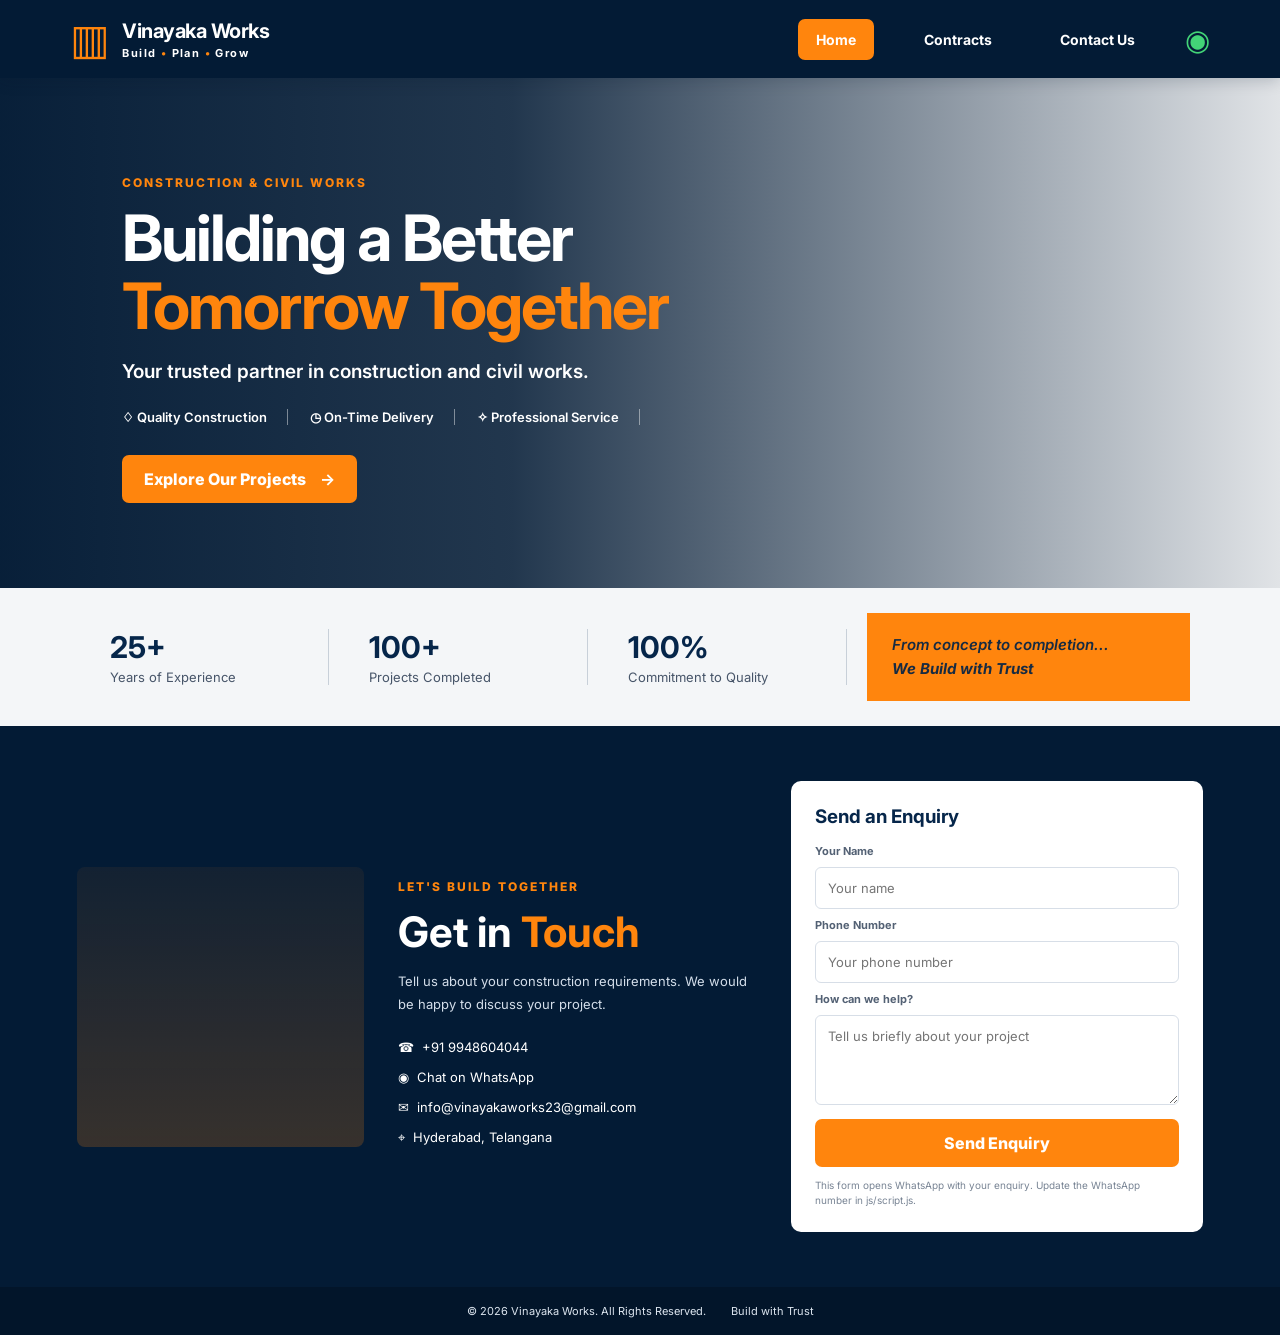
==== index.html @ 3d07248b "Add files via upload" ====
<!DOCTYPE html>
<html lang="en">
<head>
  <meta charset="UTF-8">
  <meta name="viewport" content="width=device-width, initial-scale=1.0">
  <meta name="description" content="Trusted construction and civil works services. Explore our projects and contact us for your next build.">
  <title>Vinayaka Works | Build • Plan • Grow</title>
  <link rel="preconnect" href="https://fonts.googleapis.com">
  <link rel="preconnect" href="https://fonts.gstatic.com" crossorigin>
  <link href="https://fonts.googleapis.com/css2?family=Inter:wght@400;500;600;700;800&display=swap" rel="stylesheet">
  <link rel="stylesheet" href="css/style.css">
</head>
<body>
  <header class="site-header">
    <a class="brand" href="#home" aria-label="Vinayaka Works home">
      <span class="brand-mark">▥</span>
      <span><strong>Vinayaka Works</strong><small>Build <i>•</i> Plan <i>•</i> Grow</small></span>
    </a>
    <button class="menu-toggle" id="menuToggle" aria-label="Open navigation" aria-expanded="false">☰</button>
    <nav class="nav" id="nav">
      <a class="nav-link active" href="#home">Home</a>
      <a class="nav-link" href="contracts.html">Contracts</a>
      <a class="nav-link" href="#contact">Contact Us</a>
      <a class="nav-whatsapp" href="https://wa.me/919948604044" target="_blank" rel="noopener" aria-label="Chat on WhatsApp">◉</a>
    </nav>
  </header>

  <main>
    <section class="hero" id="home">
      <div class="hero-content">
        <p class="eyebrow">CONSTRUCTION &amp; CIVIL WORKS</p>
        <h1>Building a Better<br><span>Tomorrow Together</span></h1>
        <p class="hero-subtitle">Your trusted partner in construction and civil works.</p>
        <div class="hero-points">
          <span>♢ Quality Construction</span><span>◷ On-Time Delivery</span><span>✧ Professional Service</span>
        </div>
        <a class="button button-orange" href="contracts.html">Explore Our Projects <b>→</b></a>
      </div>
    </section>

    <section class="stats" aria-label="Company highlights">
      <div class="stat"><strong>25+</strong><span>Years of Experience</span></div>
      <div class="stat"><strong>100+</strong><span>Projects Completed</span></div>
      <div class="stat"><strong>100%</strong><span>Commitment to Quality</span></div>
      <div class="trust-note">From concept to completion...<br><b>We Build with Trust</b></div>
    </section>


    <section class="contact-section" id="contact">
      <div class="contact-image" role="img" aria-label="Construction site"></div>
      <div class="contact-copy">
        <p class="eyebrow">LET'S BUILD TOGETHER</p>
        <h2>Get in <span>Touch</span></h2>
        <p>Tell us about your construction requirements. We would be happy to discuss your project.</p>
        <div class="contact-details">
          <a href="tel:+919948604044">☎ &nbsp;+91 9948604044</a>
          <a href="https://wa.me/919948604044" target="_blank" rel="noopener">◉ &nbsp;Chat on WhatsApp</a>
          <a href="mailto:info@vinayakaworks23@gmail.com">✉ &nbsp;info@vinayakaworks23@gmail.com</a>
          <span>⌖ &nbsp;Hyderabad, Telangana</span>
        </div>
      </div>
      <form class="contact-form" id="contactForm">
        <h3>Send an Enquiry</h3>
        <label for="name">Your Name</label>
        <input id="name" name="name" type="text" placeholder="Your name" required>
        <label for="phone">Phone Number</label>
        <input id="phone" name="phone" type="tel" placeholder="Your phone number" required>
        <label for="message">How can we help?</label>
        <textarea id="message" name="message" rows="4" placeholder="Tell us briefly about your project" required></textarea>
        <button class="button button-orange" type="submit">Send Enquiry</button>
        <p class="form-help">This form opens WhatsApp with your enquiry. Update the WhatsApp number in js/script.js.</p>
      </form>
    </section>
  </main>

  <footer class="footer">
    <p>© <span id="year"></span> Vinayaka Works. All Rights Reserved.</p>
    <span>Build with Trust</span>
  </footer>
  <script src="js/script.js"></script>
</body>
</html>
---- css/style.css ----
* { box-sizing: border-box; }
:root {
  --navy: #06264a;
  --navy-dark: #031b35;
  --orange: #ff850d;
  --ink: #142b45;
  --muted: #667386;
  --white: #fff;
}
html { scroll-behavior: smooth; scroll-padding-top: 86px; }
body { margin: 0; font-family: "Inter", Arial, sans-serif; color: var(--ink); }
a { color: inherit; text-decoration: none; }
.site-header { height: 78px; padding: 0 5.5%; background: var(--navy-dark); color: white; display: flex; align-items: center; justify-content: space-between; position: sticky; top: 0; z-index: 10; box-shadow: 0 3px 14px #00152b30; }
.brand { display: flex; align-items: center; gap: 12px; }
.brand-mark { color: var(--orange); font-size: 42px; line-height: 1; }
.brand strong { display: block; font-size: 20px; letter-spacing: -.5px; }
.brand small { display: block; margin-top: 3px; font-weight: 700; letter-spacing: 1.4px; font-size: 11px; }
.brand i { color: var(--orange); font-style: normal; }
.nav { display: flex; align-items: center; gap: 32px; }
.nav-link { padding: 12px 18px; border-radius: 7px; font-size: 14px; font-weight: 700; transition: .2s; }
.nav-link:hover, .nav-link.active { background: var(--orange); }
.nav-whatsapp { color: #43d477; font-size: 29px; }
.menu-toggle { display: none; border: 0; background: none; color: white; font-size: 28px; }
.hero { min-height: 510px; display: flex; align-items: center; padding: 70px 9.5%; color: white; background: linear-gradient(90deg, rgba(3,27,53,.98) 0%, rgba(3,27,53,.88) 40%, rgba(3,27,53,.12) 100%), url("https://images.unsplash.com/photo-1600607687920-4e2a09cf159d?auto=format&fit=crop&w=2000&q=90") center/cover; }
.hero-content { max-width: 660px; }
.eyebrow { color: var(--orange); font-size: 12px; font-weight: 800; letter-spacing: 2px; }
h1 { font-size: clamp(38px, 5vw, 64px); line-height: 1.06; margin: 14px 0; letter-spacing: -2px; }
h1 span, .contact-copy h2 span { color: var(--orange); }
.hero-subtitle { font-size: 19px; font-weight: 600; margin: 20px 0 26px; }
.hero-points { display: flex; flex-wrap: wrap; gap: 22px; margin-bottom: 30px; font-size: 13px; font-weight: 600; }
.hero-points span { border-right: 1px solid #ffffff70; padding-right: 20px; }
.button { border: 0; display: inline-flex; align-items: center; justify-content: center; gap: 14px; border-radius: 7px; padding: 14px 22px; font: inherit; font-weight: 800; cursor: pointer; transition: transform .2s, background .2s; }
.button:hover { transform: translateY(-2px); }
.button-orange { background: var(--orange); color: white; }
.button-orange:hover { background: #ed7300; }
.stats { display: grid; grid-template-columns: repeat(3, 1fr) 1.35fr; align-items: center; gap: 20px; padding: 25px 7%; background: #f4f6f8; }
.stat { display: flex; flex-direction: column; gap: 4px; border-right: 1px solid #c8d0d9; padding-left: 20px; }
.stat strong { font-size: 30px; color: var(--navy); }
.stat span { font-size: 13px; color: #475569; }
.trust-note { background: var(--orange); color: #172b42; padding: 20px 25px; font-size: 15px; font-style: italic; font-weight: 600; line-height: 1.6; }
.section { padding: 64px 7%; }
.section-heading { display: flex; align-items: center; gap: 24px; justify-content: center; }
.section-heading span { height: 1px; background: #9aa8b8; flex: 1; }
.section-heading h2 { font-size: clamp(23px, 3vw, 32px); margin: 0; color: var(--navy); text-align: center; }
.section-intro { text-align: center; color: var(--muted); margin: 13px 0 25px; font-size: 14px; }
.filters { display: flex; justify-content: center; gap: 9px; margin-bottom: 25px; flex-wrap: wrap; }
.filter-btn { border: 1px solid #d7dee7; background: white; color: var(--navy); border-radius: 30px; padding: 9px 17px; cursor: pointer; font: inherit; font-size: 12px; font-weight: 700; }
.filter-btn.active, .filter-btn:hover { color: white; background: var(--navy); border-color: var(--navy); }
.project-grid { display: grid; grid-template-columns: repeat(4, 1fr); gap: 18px; }
.project-card { min-width: 0; border-radius: 9px; overflow: hidden; background: var(--navy); color: white; box-shadow: 0 5px 18px #0c29451a; transition: transform .25s; }
.project-card:hover { transform: translateY(-5px); }
.project-card img { width: 100%; height: 190px; display: block; object-fit: cover; }
.project-caption { padding: 15px; }
.project-caption h3 { margin: 0 0 6px; font-size: 15px; }
.project-caption p { margin: 0; color: #d9e2ec; font-size: 12px; line-height: 1.5; }
.project-card.hidden { display: none; }
.note { text-align: center; color: #788494; font-size: 11px; margin-top: 22px; }
.contact-section { background: var(--navy-dark); color: white; display: grid; grid-template-columns: .8fr 1fr 1.15fr; gap: 34px; align-items: center; padding: 55px 6%; }
.contact-image { min-height: 280px; border-radius: 8px; background: linear-gradient(0deg,#ff850d35,#ff850d10), url("https://images.unsplash.com/photo-1504307651254-35680f356dfd?auto=format&fit=crop&w=900&q=85") center/cover; }
.contact-copy h2 { font-size: 42px; margin: 10px 0; }
.contact-copy > p:not(.eyebrow) { color: #d4deea; line-height: 1.7; font-size: 13px; }
.contact-details { display: grid; gap: 14px; margin-top: 24px; font-size: 13px; }
.contact-details a:hover { color: var(--orange); }
.contact-form { background: white; color: var(--ink); border-radius: 10px; padding: 24px; display: grid; gap: 9px; }
.contact-form h3 { margin: 0 0 7px; color: var(--navy); }
.contact-form label { font-size: 11px; font-weight: 700; color: #536174; }
.contact-form input, .contact-form textarea { width: 100%; border: 1px solid #d7dee7; border-radius: 6px; padding: 12px; font: inherit; font-size: 13px; outline: none; }
.contact-form input:focus, .contact-form textarea:focus { border-color: var(--orange); }
.contact-form textarea { resize: vertical; }
.contact-form .button { width: 100%; margin-top: 5px; }
.form-help { color: #788494; font-size: 10px; line-height: 1.5; margin: 2px 0 0; }
.footer { display: flex; justify-content: center; gap: 25px; flex-wrap: wrap; background: #02152a; color: #dce5ef; padding: 17px; font-size: 11px; }
.footer p { margin: 0; }
@media (max-width: 950px) {
  .project-grid { grid-template-columns: repeat(2, 1fr); }
  .contact-section { grid-template-columns: 1fr 1fr; }
  .contact-image { display: none; }
  .stats { grid-template-columns: repeat(3, 1fr); }
  .trust-note { grid-column: 1 / -1; text-align: center; }
}
@media (max-width: 650px) {
  .site-header { height: 68px; padding: 0 5%; }
  .brand strong { font-size: 15px; }
  .brand-mark { font-size: 32px; }
  .menu-toggle { display: block; }
  .nav { display: none; position: absolute; top: 68px; left: 0; right: 0; background: var(--navy-dark); padding: 14px 5% 20px; flex-direction: column; align-items: stretch; gap: 7px; }
  .nav.open { display: flex; }
  .nav-link { text-align: center; }
  .nav-whatsapp { text-align: center; }
  .hero { min-height: 540px; padding: 55px 7%; background-position: 60% center; }
  h1 { letter-spacing: -1px; }
  .hero-points { gap: 12px; flex-direction: column; }
  .hero-points span { border: 0; }
  .stats { grid-template-columns: 1fr 1fr; padding: 24px 7%; }
  .stat { padding: 10px; }
  .trust-note { grid-column: 1 / -1; }
  .section { padding: 48px 6%; }
  .section-heading { gap: 10px; }
  .section-heading span { display: none; }
  .project-grid { grid-template-columns: 1fr; }
  .project-card img { height: 220px; }
  .contact-section { grid-template-columns: 1fr; padding: 42px 6%; }
  .contact-copy h2 { font-size: 36px; }
  .footer { text-align: center; }
}


/* Dedicated Contracts page */
.page-hero {
  min-height: 300px;
  padding: 65px 8%;
  color: white;
  text-align: center;
  background: linear-gradient(110deg, rgba(3,27,53,.96), rgba(3,27,53,.72)),
    url("https://images.unsplash.com/photo-1504307651254-35680f356dfd?auto=format&fit=crop&w=1800&q=85") center/cover;
}
.page-hero h1 { margin: 12px 0; font-size: clamp(36px, 5vw, 58px); }
.page-hero h1 span { color: var(--orange); }
.page-hero > p:not(.eyebrow) { color: #e0e8f0; margin: 0 auto 24px; }
.page-hero .button { margin-top: 4px; }














/* OUR WORK PAGE */

.page-hero {
    min-height: 270px;
    padding: 65px 8%;
    text-align: center;
    color: white;

    background:
        linear-gradient(
            rgba(3, 27, 53, 0.88),
            rgba(3, 27, 53, 0.88)
        ),
        url("../images/banner.png") center/cover;
}

.page-hero h1 {
    font-size: 52px;
    margin: 15px 0;
}

.page-hero h1 span {
    color: #ff850d;
}

.page-hero p {
    color: #e0e8f0;
}

.projects-section {
    padding: 65px 7%;
}

.project-grid {
    display: grid;
    grid-template-columns: repeat(3, 1fr);
    gap: 25px;
}

.project-card {
    background: #06264a;
    border-radius: 10px;
    overflow: hidden;
    transition: 0.3s ease;
}

.project-card:hover {
    transform: translateY(-7px);
    box-shadow: 0 10px 25px #001b3530;
}

.project-card img {
    width: 100%;
    height: 230px;
    object-fit: cover;
    display: block;
}

.project-caption {
    padding: 18px;
    color: white;
}

.project-caption h3 {
    margin: 0 0 8px;
    font-size: 17px;
}

.project-caption p {
    margin: 0;
    color: #d5dfeb;
    font-size: 13px;
}

@media(max-width: 850px) {
    .project-grid {
        grid-template-columns: repeat(2, 1fr);
    }
}

@media(max-width: 550px) {
    .project-grid {
        grid-template-columns: 1fr;
    }

    .page-hero h1 {
        font-size: 38px;
    }

    .project-card img {
        height: 220px;
    }
}




/* ===== PROJECTS PAGE ===== */

.projects-section {
    padding: 75px 8%;
    background: #f5f7fa;
}

.projects-section .section-intro {
    text-align: center;
    color: #687789;
    margin: 12px 0 45px;
}

/* Gallery layout */

.project-grid {
    display: grid;
    grid-template-columns: repeat(2, minmax(0, 1fr));
    gap: 35px;
    max-width: 1150px;
    margin: auto;
}

/* Project card */

.project-card {
    background: white;
    border-radius: 18px;
    overflow: hidden;
    box-shadow: 0 8px 25px rgba(0, 25, 55, 0.08);
    transition: transform 0.35s ease, box-shadow 0.35s ease;
}

.project-card:hover {
    transform: translateY(-8px);
    box-shadow: 0 16px 35px rgba(0, 25, 55, 0.15);
}

/* Image container */

.project-image {
    height: 270px;
    position: relative;
    overflow: hidden;
    background: #dce4ed;
}

.project-image img {
    width: 100%;
    height: 100%;
    display: block;
    object-fit: cover;
    transition: transform 0.5s ease;
}

.project-card:hover .project-image img {
    transform: scale(1.06);
}

/* Different image shapes */

.project-card:nth-child(2) .project-image {
    border-radius: 0 0 0 65px;
}

.project-card:nth-child(3) .project-image {
    border-radius: 0 65px 0 0;
}

.project-card:nth-child(4) .project-image {
    border-radius: 0 0 65px 0;
}

.project-card:nth-child(5) .project-image {
    border-radius: 65px 0 0 0;
}

.project-card:nth-child(6) .project-image {
    border-radius: 0 0 0 65px;
}

.project-card:nth-child(7) .project-image {
    border-radius: 0 65px 0 0;
}

.project-card:nth-child(8) .project-image {
    border-radius: 0 0 65px 0;
}

/* Project number */

.project-number {
    position: absolute;
    top: 18px;
    left: 18px;
    width: 43px;
    height: 43px;
    display: flex;
    align-items: center;
    justify-content: center;
    background: #ff850d;
    color: white;
    border-radius: 50%;
    font-weight: 800;
    font-size: 13px;
    box-shadow: 0 4px 12px rgba(0, 0, 0, 0.2);
}

/* Project details */

.project-caption {
    padding: 22px 25px 25px;
    border-left: 4px solid #ff850d;
}

.project-label {
    color: #ff850d;
    font-size: 10px;
    font-weight: 800;
    letter-spacing: 2px;
}

.project-caption h3 {
    color: #08294d;
    font-size: 19px;
    font-weight: 700;
    margin: 9px 0 0;
    line-height: 1.4;
}

/* Responsive design */

@media (max-width: 768px) {
    .projects-section {
        padding: 55px 6%;
    }

    .project-grid {
        grid-template-columns: 1fr;
        gap: 25px;
    }

    .project-image {
        height: 250px;
    }
}

@media (max-width: 480px) {
    .project-image {
        height: 215px;
    }

    .project-caption h3 {
        font-size: 17px;
    }
}





/* Company logo fitting */

.project-image.logo-image {
    height: 230px;
    padding: 25px;
    background: #ffffff;
    display: flex;
    align-items: center;
    justify-content: center;
}

.project-image.logo-image img {
    width: 100%;
    height: 100%;
    object-fit: contain;
    padding: 10px;
}

/* Keep logo number visible */
.project-image.logo-image .project-number {
    z-index: 2;
}
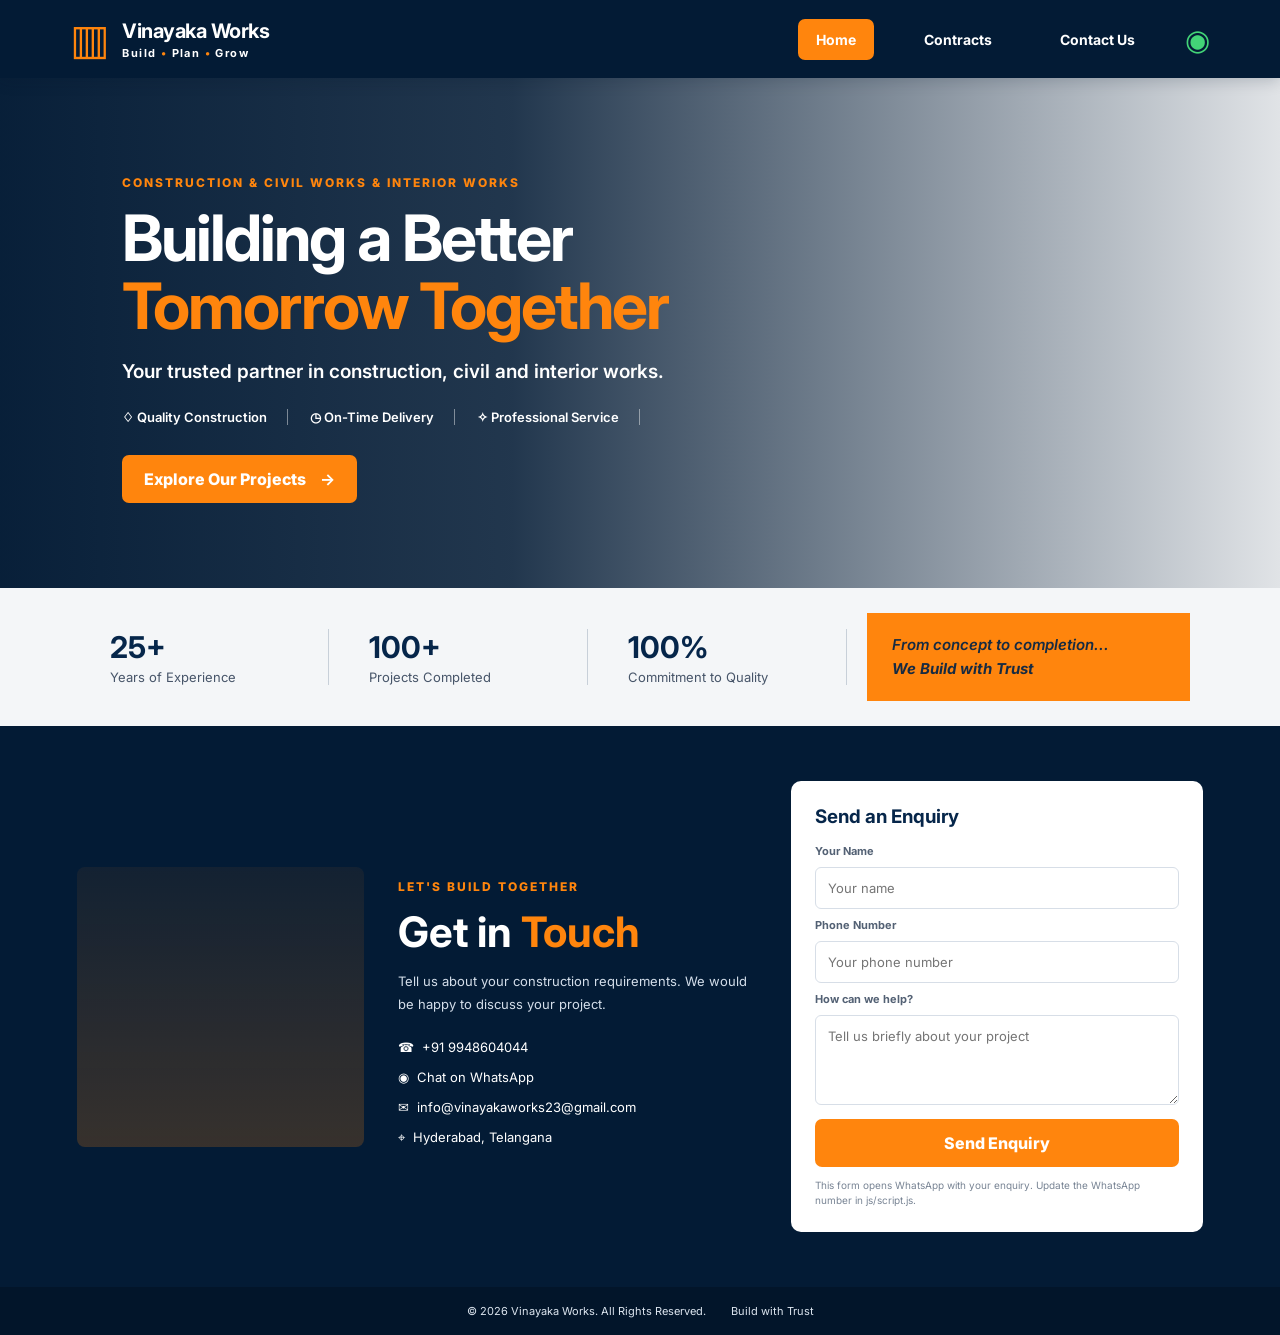
==== commit b12d7300: "Update hero section for interior works inclusion" ====
--- a/index.html
+++ b/index.html
@@ -28,9 +28,9 @@
   <main>
     <section class="hero" id="home">
       <div class="hero-content">
-        <p class="eyebrow">CONSTRUCTION &amp; CIVIL WORKS</p>
+        <p class="eyebrow">CONSTRUCTION &amp; CIVIL WORKS &amp; INTERIOR WORKS</p>
         <h1>Building a Better<br><span>Tomorrow Together</span></h1>
-        <p class="hero-subtitle">Your trusted partner in construction and civil works.</p>
+        <p class="hero-subtitle">Your trusted partner in construction, civil and interior works.</p>
         <div class="hero-points">
           <span>♢ Quality Construction</span><span>◷ On-Time Delivery</span><span>✧ Professional Service</span>
         </div>
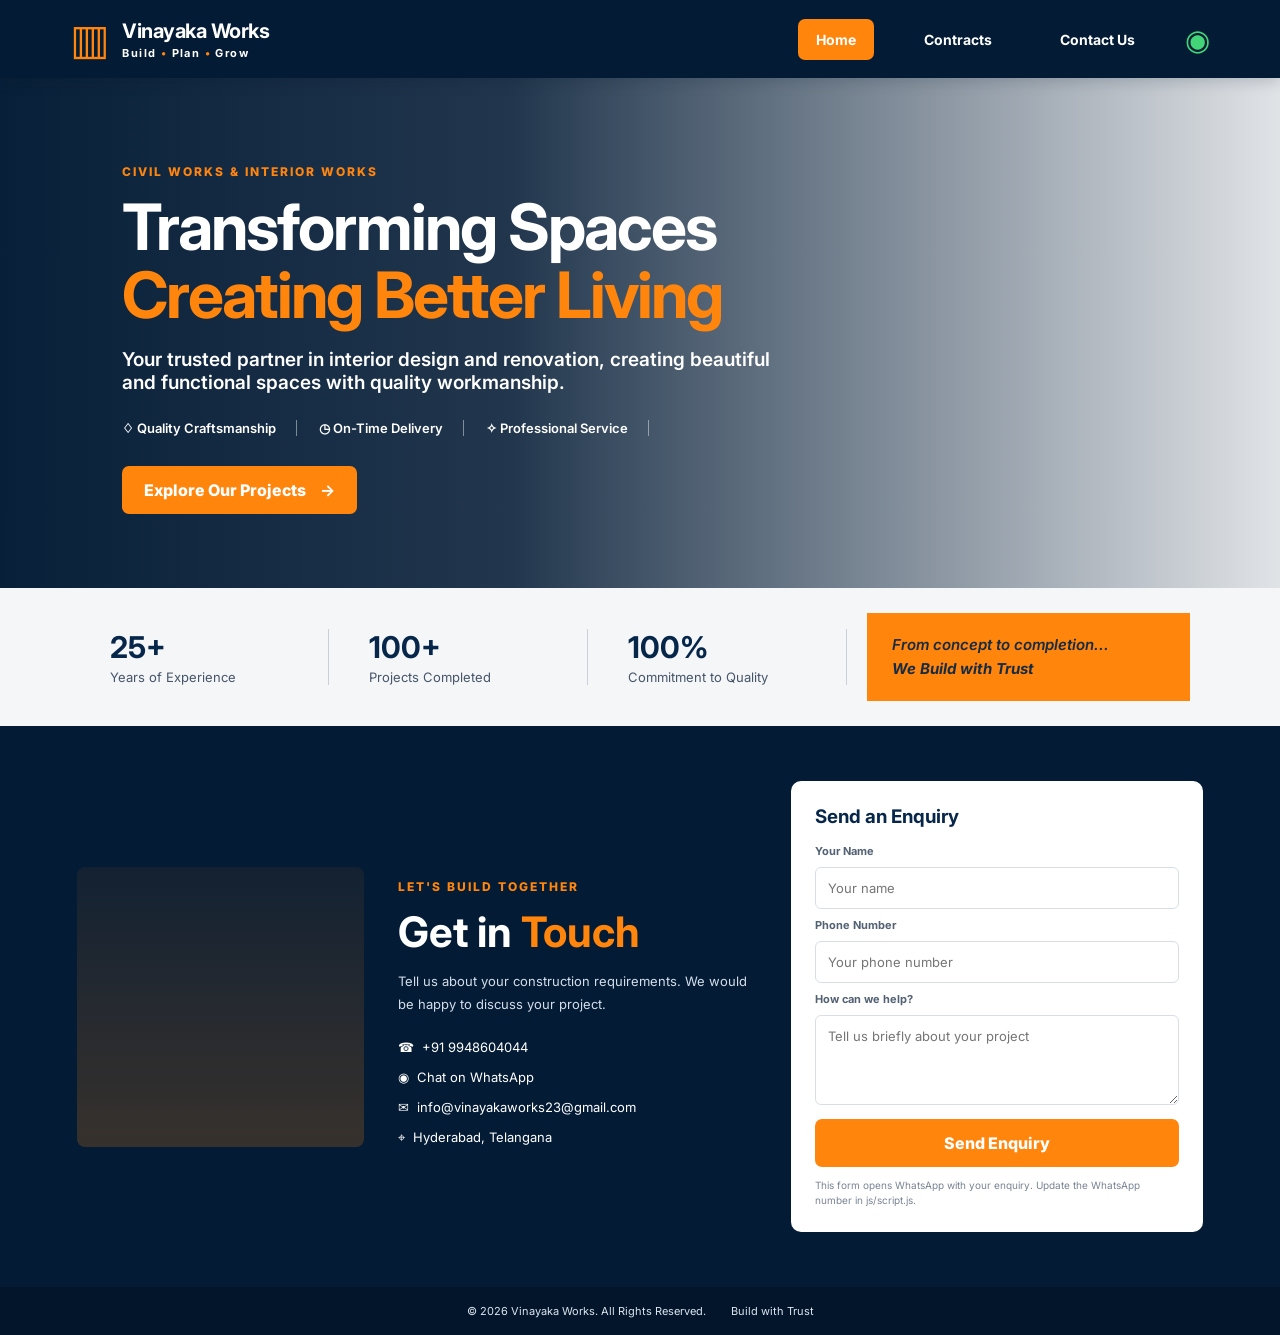
==== commit 0e65ec55: "Revise hero content for branding update Updated hero section text to reflect new branding and focus " ====
--- a/index.html
+++ b/index.html
@@ -28,11 +28,11 @@
   <main>
     <section class="hero" id="home">
       <div class="hero-content">
-        <p class="eyebrow">CONSTRUCTION &amp; CIVIL WORKS &amp; INTERIOR WORKS</p>
-        <h1>Building a Better<br><span>Tomorrow Together</span></h1>
-        <p class="hero-subtitle">Your trusted partner in construction, civil and interior works.</p>
+        <p class="eyebrow">CIVIL WORKS &amp; INTERIOR WORKS</p>
+        <h1>Transforming Spaces<br><span>Creating Better Living</span></h1>
+        <p class="hero-subtitle">Your trusted partner in interior design and renovation, creating beautiful and functional spaces with quality workmanship.</p>
         <div class="hero-points">
-          <span>♢ Quality Construction</span><span>◷ On-Time Delivery</span><span>✧ Professional Service</span>
+          <span>♢ Quality Craftsmanship</span><span>◷ On-Time Delivery</span><span>✧ Professional Service</span>
         </div>
         <a class="button button-orange" href="contracts.html">Explore Our Projects <b>→</b></a>
       </div>
